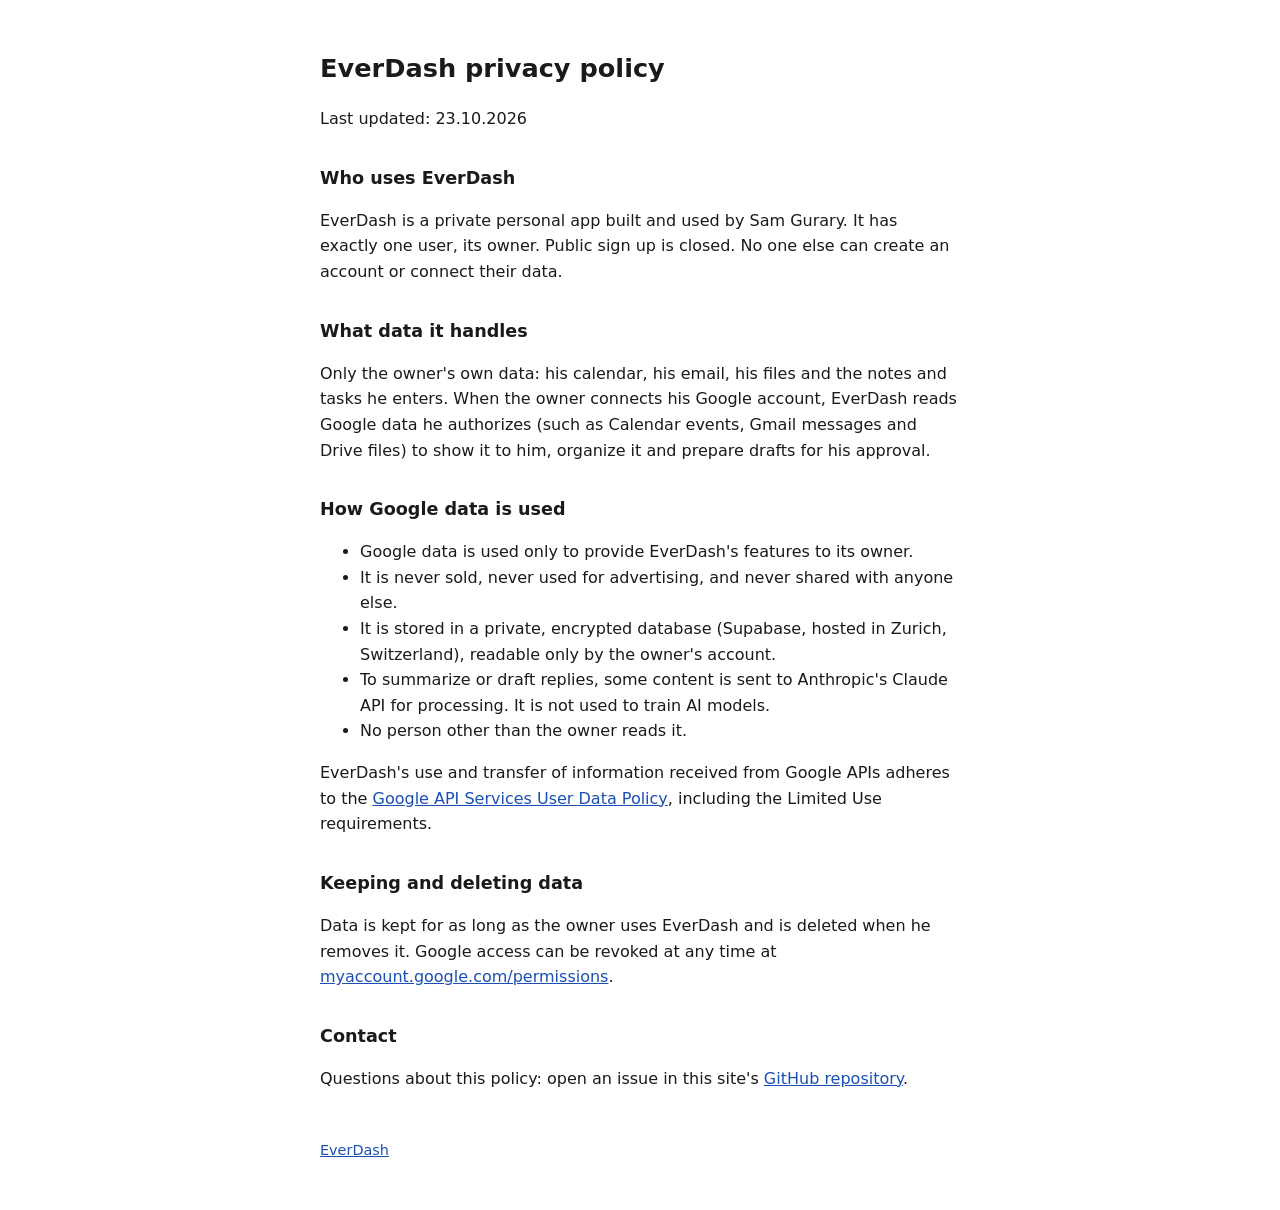
==== privacy.html @ 714eaabc "Homepage and privacy policy for EverDash" ====
<!doctype html>
<html lang="en">
<head>
  <meta charset="utf-8">
  <meta name="viewport" content="width=device-width, initial-scale=1">
  <title>EverDash privacy policy</title>
  <link rel="stylesheet" href="style.css">
</head>
<body>
  <h1>EverDash privacy policy</h1>
  <p>Last updated: 23.10.2026</p>

  <h2>Who uses EverDash</h2>
  <p>EverDash is a private personal app built and used by Sam Gurary. It has exactly one user, its owner. Public sign up is closed. No one else can create an account or connect their data.</p>

  <h2>What data it handles</h2>
  <p>Only the owner's own data: his calendar, his email, his files and the notes and tasks he enters. When the owner connects his Google account, EverDash reads Google data he authorizes (such as Calendar events, Gmail messages and Drive files) to show it to him, organize it and prepare drafts for his approval.</p>

  <h2>How Google data is used</h2>
  <ul>
    <li>Google data is used only to provide EverDash's features to its owner.</li>
    <li>It is never sold, never used for advertising, and never shared with anyone else.</li>
    <li>It is stored in a private, encrypted database (Supabase, hosted in Zurich, Switzerland), readable only by the owner's account.</li>
    <li>To summarize or draft replies, some content is sent to Anthropic's Claude API for processing. It is not used to train AI models.</li>
    <li>No person other than the owner reads it.</li>
  </ul>
  <p>EverDash's use and transfer of information received from Google APIs adheres to the <a href="https://developers.google.com/terms/api-services-user-data-policy">Google API Services User Data Policy</a>, including the Limited Use requirements.</p>

  <h2>Keeping and deleting data</h2>
  <p>Data is kept for as long as the owner uses EverDash and is deleted when he removes it. Google access can be revoked at any time at <a href="https://myaccount.google.com/permissions">myaccount.google.com/permissions</a>.</p>

  <h2>Contact</h2>
  <p>Questions about this policy: open an issue in this site's <a href="https://github.com/dr-sam-g/everdash-site">GitHub repository</a>.</p>

  <footer><a href="index.html">EverDash</a></footer>
</body>
</html>
---- style.css ----
body { font-family: system-ui, -apple-system, sans-serif; max-width: 40rem; margin: 3rem auto; padding: 0 1rem; line-height: 1.6; color: #1a1a1a; background: #fff; }
h1 { font-size: 1.6rem; }
h2 { font-size: 1.1rem; margin-top: 2rem; }
a { color: #1a4fb4; }
footer { margin-top: 3rem; font-size: 0.9rem; color: #555; }
@media (prefers-color-scheme: dark) { body { color: #eee; background: #111; } a { color: #8ab4ff; } footer { color: #aaa; } }
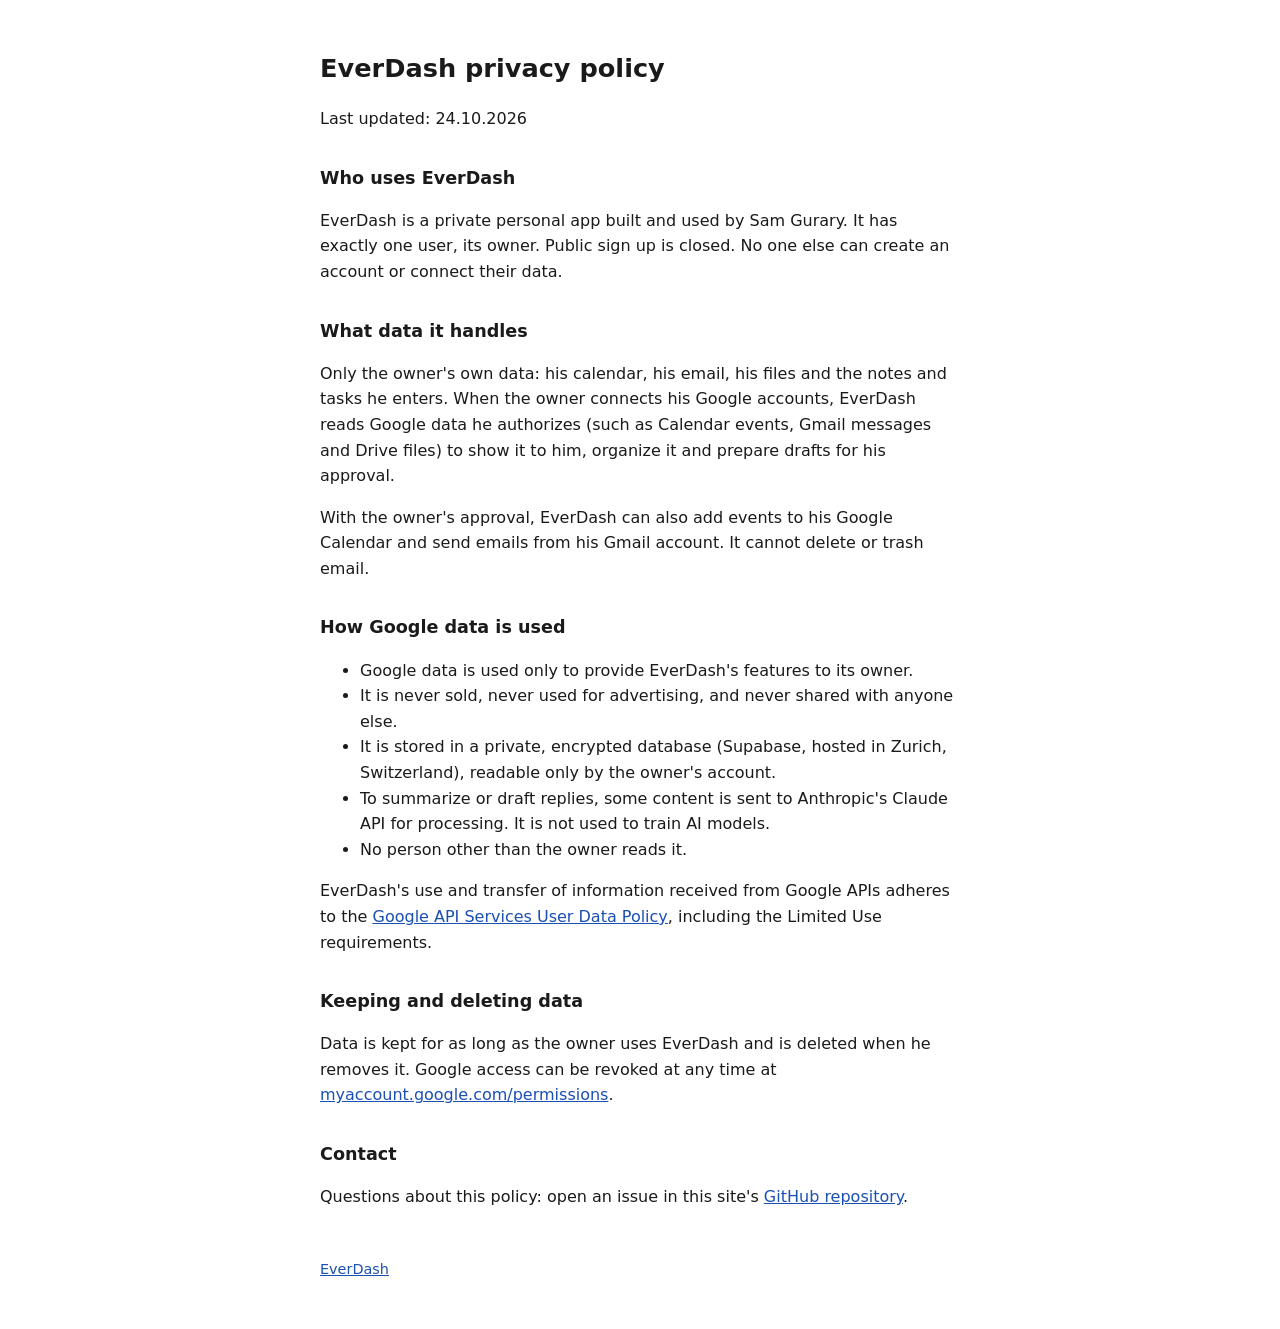
==== commit 779a6569: "Privacy policy: calendar events and approved emails, no deletion" ====
--- a/privacy.html
+++ b/privacy.html
@@ -8,13 +8,14 @@
 </head>
 <body>
   <h1>EverDash privacy policy</h1>
-  <p>Last updated: 23.10.2026</p>
+  <p>Last updated: 24.10.2026</p>
 
   <h2>Who uses EverDash</h2>
   <p>EverDash is a private personal app built and used by Sam Gurary. It has exactly one user, its owner. Public sign up is closed. No one else can create an account or connect their data.</p>
 
   <h2>What data it handles</h2>
-  <p>Only the owner's own data: his calendar, his email, his files and the notes and tasks he enters. When the owner connects his Google account, EverDash reads Google data he authorizes (such as Calendar events, Gmail messages and Drive files) to show it to him, organize it and prepare drafts for his approval.</p>
+  <p>Only the owner's own data: his calendar, his email, his files and the notes and tasks he enters. When the owner connects his Google accounts, EverDash reads Google data he authorizes (such as Calendar events, Gmail messages and Drive files) to show it to him, organize it and prepare drafts for his approval.</p>
+  <p>With the owner's approval, EverDash can also add events to his Google Calendar and send emails from his Gmail account. It cannot delete or trash email.</p>
 
   <h2>How Google data is used</h2>
   <ul>
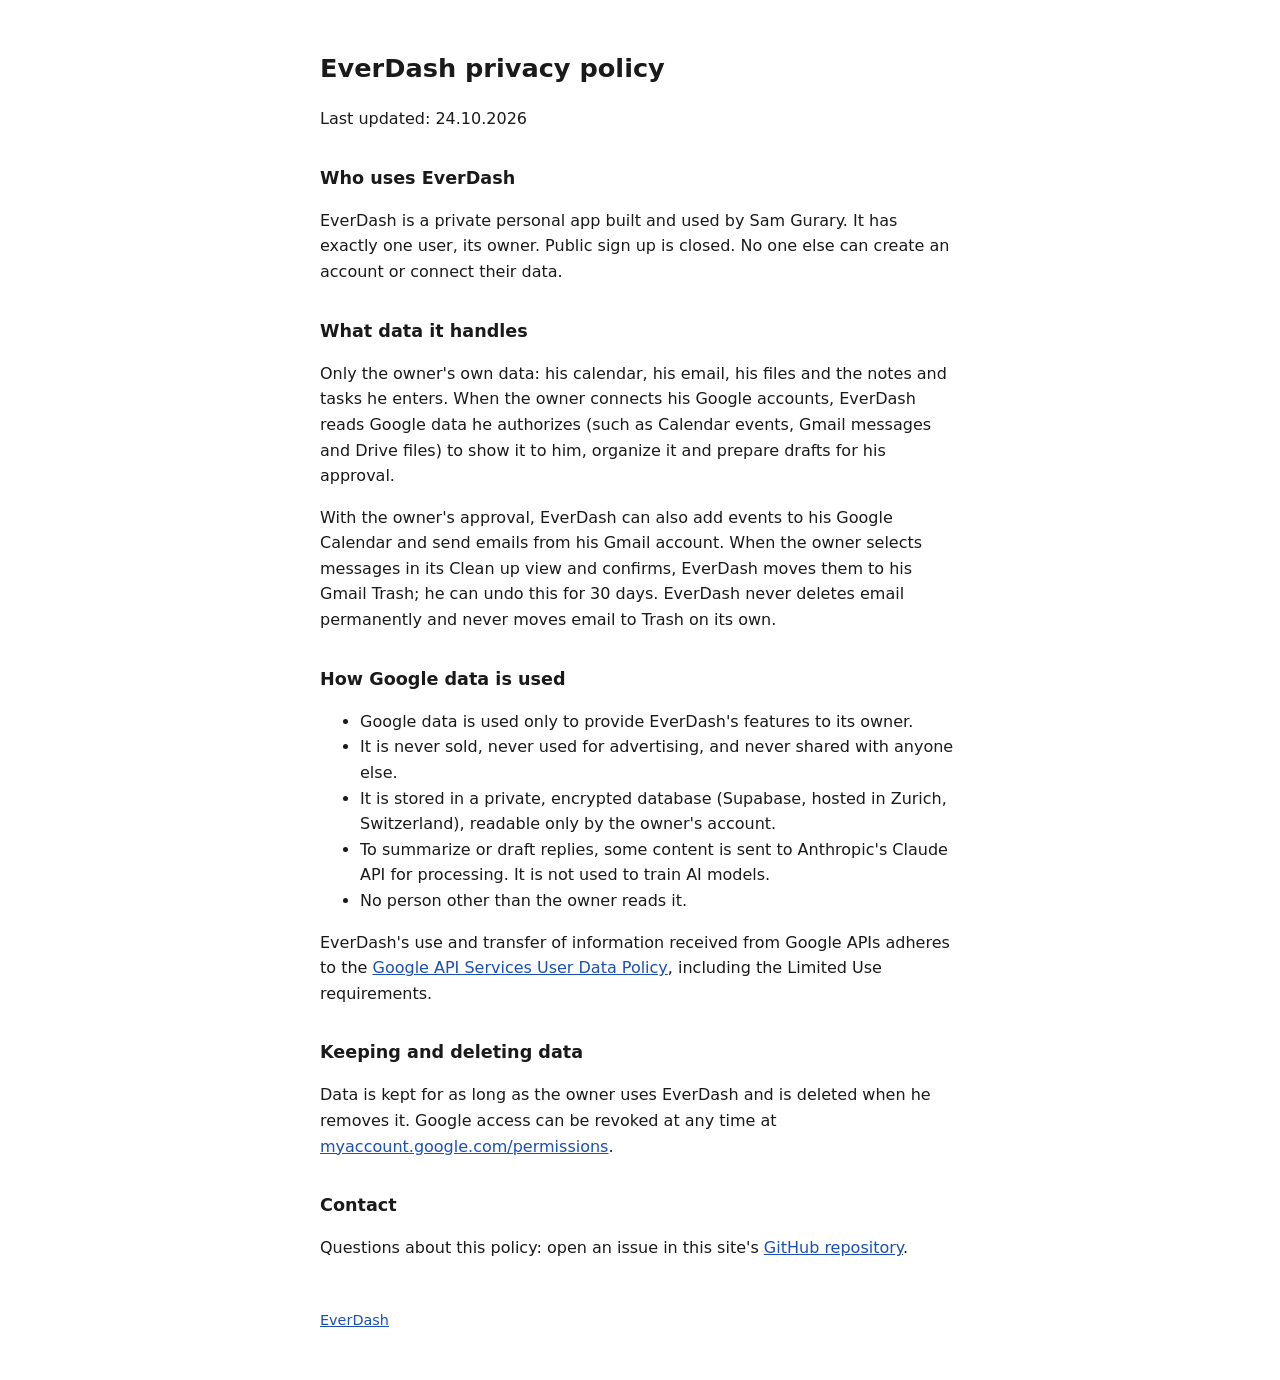
==== commit ffcfd4e8: "Privacy policy: Trash only on the owner's confirmation in Clean up, undo for 30 days, never permanen" ====
--- a/privacy.html
+++ b/privacy.html
@@ -15,7 +15,7 @@
 
   <h2>What data it handles</h2>
   <p>Only the owner's own data: his calendar, his email, his files and the notes and tasks he enters. When the owner connects his Google accounts, EverDash reads Google data he authorizes (such as Calendar events, Gmail messages and Drive files) to show it to him, organize it and prepare drafts for his approval.</p>
-  <p>With the owner's approval, EverDash can also add events to his Google Calendar and send emails from his Gmail account. It cannot delete or trash email.</p>
+  <p>With the owner's approval, EverDash can also add events to his Google Calendar and send emails from his Gmail account. When the owner selects messages in its Clean up view and confirms, EverDash moves them to his Gmail Trash; he can undo this for 30 days. EverDash never deletes email permanently and never moves email to Trash on its own.</p>
 
   <h2>How Google data is used</h2>
   <ul>
